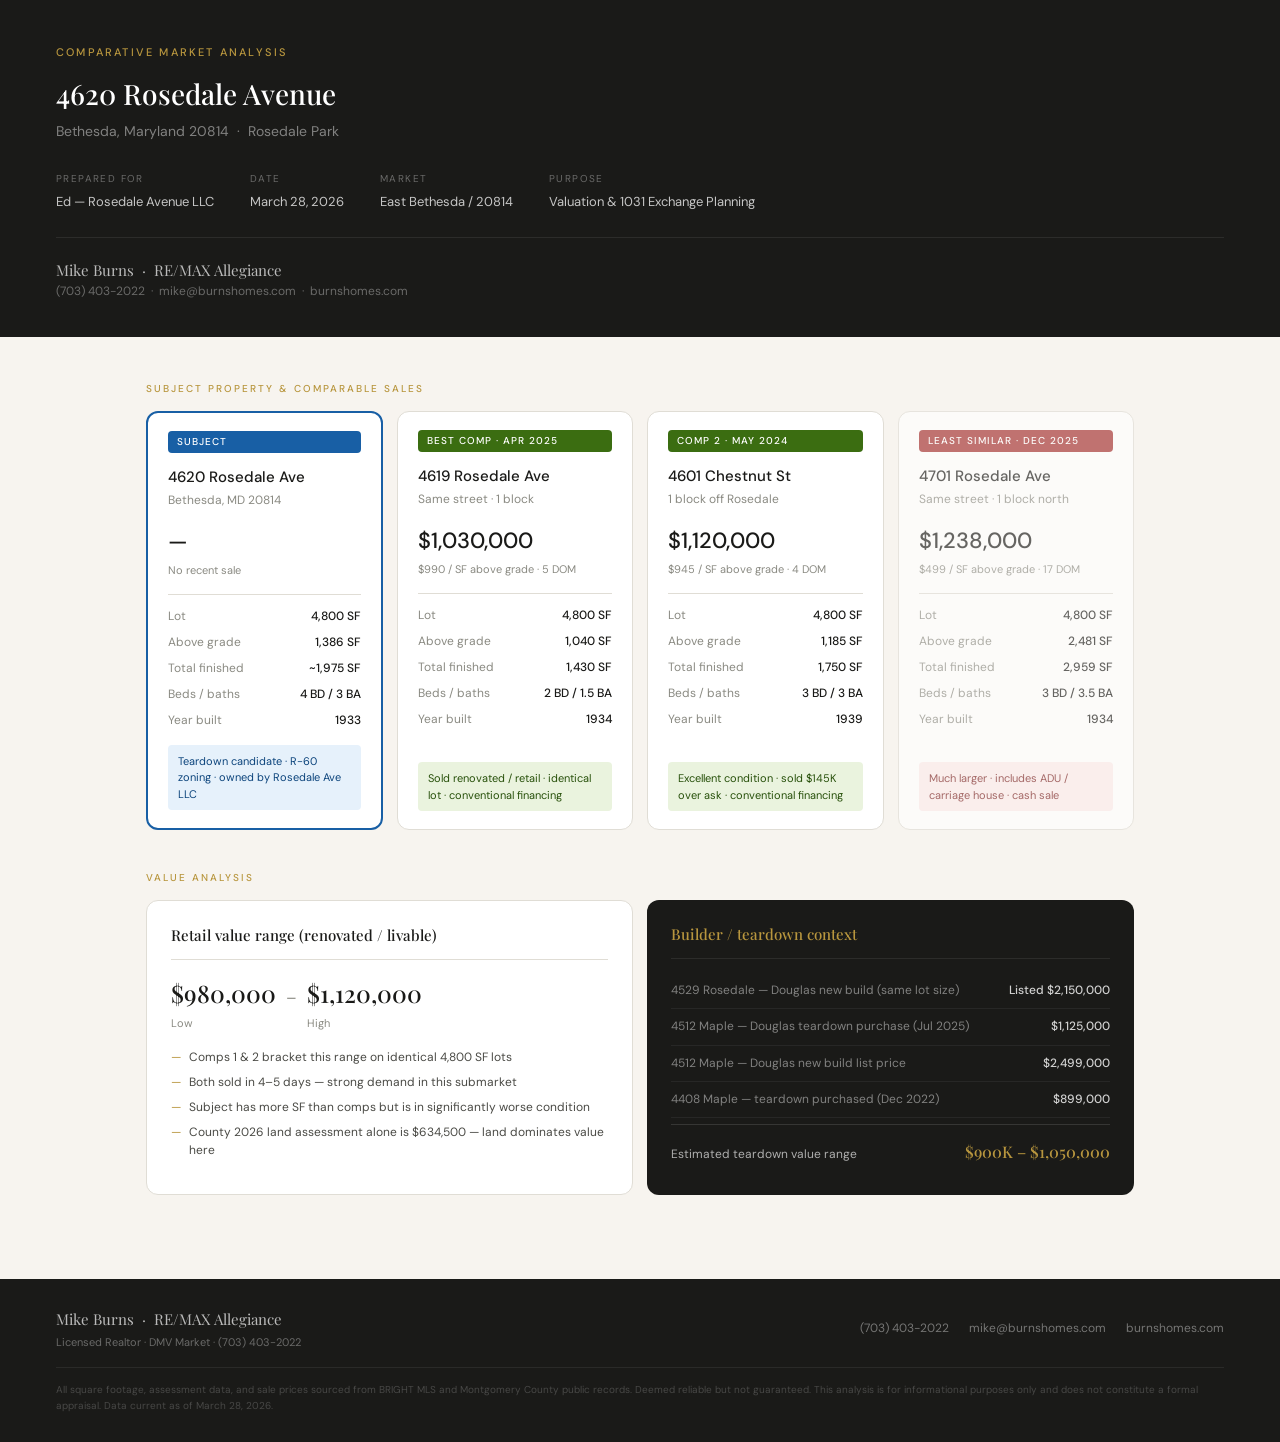
==== cma/4620-rosedale-ave.html @ af50f79d "Create 4620-rosedale-ave.html" ====
<!DOCTYPE html>
<html lang="en">
<head>
<meta charset="UTF-8">
<meta name="viewport" content="width=device-width, initial-scale=1.0">
<title>CMA — 4620 Rosedale Ave, Bethesda MD</title>
<link href="https://fonts.googleapis.com/css2?family=Playfair+Display:wght@400;500&family=DM+Sans:wght@300;400;500&display=swap" rel="stylesheet">
<style>
  * { box-sizing: border-box; margin: 0; padding: 0; }
  body { font-family: 'DM Sans', sans-serif; background: #F7F4EF; color: #1A1A18; font-size: 14px; line-height: 1.6; }

  .header { background: #1A1A18; color: #fff; padding: 44px 56px 36px; }
  .header-eyebrow { font-size: 11px; letter-spacing: 0.2em; text-transform: uppercase; color: #B8963E; font-weight: 500; margin-bottom: 10px; }
  .header h1 { font-family: 'Playfair Display', serif; font-size: 28px; font-weight: 500; margin-bottom: 4px; }
  .header-sub { font-size: 14px; color: rgba(255,255,255,0.45); margin-bottom: 28px; }
  .header-meta { display: flex; gap: 36px; flex-wrap: wrap; }
  .meta-label { font-size: 10px; letter-spacing: 0.14em; text-transform: uppercase; color: rgba(255,255,255,0.35); display: block; margin-bottom: 3px; }
  .meta-value { font-size: 13px; color: rgba(255,255,255,0.75); }
  .header-agent { margin-top: 24px; padding-top: 20px; border-top: 1px solid rgba(255,255,255,0.08); display: flex; justify-content: space-between; align-items: center; flex-wrap: wrap; gap: 12px; }
  .agent-name { font-family: 'Playfair Display', serif; font-size: 15px; color: rgba(255,255,255,0.7); }
  .agent-contact { font-size: 12px; color: rgba(255,255,255,0.35); }
  .agent-contact a { color: rgba(255,255,255,0.35); text-decoration: none; }

  .main { padding: 44px 56px; max-width: 1100px; margin: 0 auto; }

  .section-eye { font-size: 10px; letter-spacing: 0.2em; text-transform: uppercase; color: #B8963E; font-weight: 500; margin-bottom: 14px; }

  /* CARD GRID */
  .card-grid { display: grid; grid-template-columns: repeat(4, minmax(0, 1fr)); gap: 14px; margin-bottom: 40px; }

  .card { background: #fff; border: 0.5px solid #E0DDD5; border-radius: 12px; padding: 18px 20px; display: flex; flex-direction: column; gap: 0; }
  .card.subject { border: 2px solid #185FA5; }
  .card.faded { opacity: 0.65; }

  .pill { display: inline-block; font-size: 10px; letter-spacing: 0.1em; text-transform: uppercase; font-weight: 500; padding: 3px 9px; border-radius: 4px; margin-bottom: 12px; color: #fff; }
  .pill-blue { background: #185FA5; }
  .pill-green { background: #3B6D11; }
  .pill-red { background: #A32D2D; }

  .card-addr { font-size: 15px; font-weight: 500; color: #1A1A18; margin-bottom: 2px; }
  .card-city { font-size: 12px; color: #8A8A82; margin-bottom: 14px; }
  .card-price { font-size: 22px; font-weight: 500; color: #1A1A18; margin-bottom: 3px; }
  .card-psf { font-size: 11px; color: #8A8A82; margin-bottom: 14px; }

  .card-rows { border-top: 0.5px solid #E0DDD5; padding-top: 12px; display: flex; flex-direction: column; gap: 7px; margin-bottom: 14px; }
  .card-row { display: flex; justify-content: space-between; }
  .row-label { font-size: 12px; color: #8A8A82; }
  .row-val { font-size: 12px; font-weight: 500; color: #1A1A18; }

  .card-note { border-radius: 4px; padding: 8px 10px; font-size: 11px; line-height: 1.5; margin-top: auto; }
  .note-blue { background: #E6F1FB; color: #0C447C; }
  .note-green { background: #EAF3DE; color: #27500A; }
  .note-red { background: #FCEBEB; color: #791F1F; }

  /* ANALYSIS */
  .analysis-grid { display: grid; grid-template-columns: 1fr 1fr; gap: 14px; margin-bottom: 40px; }
  .analysis-card { background: #fff; border: 0.5px solid #E0DDD5; border-radius: 12px; padding: 22px 24px; }
  .analysis-card h3 { font-family: 'Playfair Display', serif; font-size: 15px; font-weight: 500; color: #1A1A18; margin-bottom: 14px; padding-bottom: 12px; border-bottom: 0.5px solid #E0DDD5; }
  .range-row { display: flex; align-items: baseline; gap: 10px; margin-bottom: 16px; }
  .range-val { font-family: 'Playfair Display', serif; font-size: 24px; font-weight: 500; color: #1A1A18; }
  .range-dash { color: #8A8A82; font-size: 16px; }
  .range-sub { font-size: 11px; color: #8A8A82; margin-top: 2px; }
  .bullet-list { display: flex; flex-direction: column; gap: 7px; }
  .bullet-list li { display: flex; gap: 8px; font-size: 12px; color: #4A4A45; line-height: 1.5; list-style: none; }
  .bullet-list li::before { content: '—'; color: #B8963E; flex-shrink: 0; }

  .dark-card { background: #1A1A18; border-radius: 12px; padding: 22px 24px; }
  .dark-card h3 { font-family: 'Playfair Display', serif; font-size: 15px; font-weight: 500; color: #B8963E; margin-bottom: 14px; padding-bottom: 12px; border-bottom: 1px solid rgba(255,255,255,0.08); }
  .dark-row { display: flex; justify-content: space-between; align-items: baseline; padding: 8px 0; border-bottom: 1px solid rgba(255,255,255,0.06); font-size: 12px; }
  .dark-row:last-child { border-bottom: none; }
  .dark-label { color: rgba(255,255,255,0.45); }
  .dark-val { color: rgba(255,255,255,0.8); font-weight: 500; }
  .dark-val.gold { color: #B8963E; font-family: 'Playfair Display', serif; font-size: 16px; }

  .footer { background: #1A1A18; padding: 28px 56px; display: flex; justify-content: space-between; align-items: center; flex-wrap: wrap; gap: 12px; }
  .footer-name { font-family: 'Playfair Display', serif; font-size: 15px; color: rgba(255,255,255,0.7); margin-bottom: 3px; }
  .footer-title { font-size: 11px; color: rgba(255,255,255,0.35); }
  .footer-links { display: flex; gap: 20px; }
  .footer-links a { font-size: 12px; color: rgba(255,255,255,0.4); text-decoration: none; }
  .footer-links a:hover { color: #B8963E; }
  .footer-disc { width: 100%; font-size: 10px; color: rgba(255,255,255,0.2); line-height: 1.6; border-top: 1px solid rgba(255,255,255,0.07); padding-top: 14px; margin-top: 4px; }

  @media (max-width: 860px) {
    .header, .main, .footer { padding-left: 24px; padding-right: 24px; }
    .card-grid { grid-template-columns: 1fr 1fr; }
    .analysis-grid { grid-template-columns: 1fr; }
  }
  @media (max-width: 520px) {
    .card-grid { grid-template-columns: 1fr; }
  }
</style>
</head>
<body>

<div class="header">
  <div class="header-eyebrow">Comparative Market Analysis</div>
  <h1>4620 Rosedale Avenue</h1>
  <div class="header-sub">Bethesda, Maryland 20814 &nbsp;·&nbsp; Rosedale Park</div>
  <div class="header-meta">
    <div>
      <span class="meta-label">Prepared for</span>
      <span class="meta-value">Ed — Rosedale Avenue LLC</span>
    </div>
    <div>
      <span class="meta-label">Date</span>
      <span class="meta-value">March 28, 2026</span>
    </div>
    <div>
      <span class="meta-label">Market</span>
      <span class="meta-value">East Bethesda / 20814</span>
    </div>
    <div>
      <span class="meta-label">Purpose</span>
      <span class="meta-value">Valuation &amp; 1031 Exchange Planning</span>
    </div>
  </div>
  <div class="header-agent">
    <div>
      <div class="agent-name">Mike Burns &nbsp;·&nbsp; RE/MAX Allegiance</div>
      <div class="agent-contact"><a href="tel:7034032022">(703) 403-2022</a> &nbsp;·&nbsp; <a href="mailto:mike@burnshomes.com">mike@burnshomes.com</a> &nbsp;·&nbsp; <a href="https://burnshomes.com">burnshomes.com</a></div>
    </div>
  </div>
</div>

<div class="main">

  <div class="section-eye">Subject property &amp; comparable sales</div>

  <div class="card-grid">

    <div class="card subject">
      <span class="pill pill-blue">Subject</span>
      <div class="card-addr">4620 Rosedale Ave</div>
      <div class="card-city">Bethesda, MD 20814</div>
      <div class="card-price">—</div>
      <div class="card-psf">No recent sale</div>
      <div class="card-rows">
        <div class="card-row"><span class="row-label">Lot</span><span class="row-val">4,800 SF</span></div>
        <div class="card-row"><span class="row-label">Above grade</span><span class="row-val">1,386 SF</span></div>
        <div class="card-row"><span class="row-label">Total finished</span><span class="row-val">~1,975 SF</span></div>
        <div class="card-row"><span class="row-label">Beds / baths</span><span class="row-val">4 BD / 3 BA</span></div>
        <div class="card-row"><span class="row-label">Year built</span><span class="row-val">1933</span></div>
      </div>
      <div class="card-note note-blue">Teardown candidate · R-60 zoning · owned by Rosedale Ave LLC</div>
    </div>

    <div class="card">
      <span class="pill pill-green">Best comp · Apr 2025</span>
      <div class="card-addr">4619 Rosedale Ave</div>
      <div class="card-city">Same street · 1 block</div>
      <div class="card-price">$1,030,000</div>
      <div class="card-psf">$990 / SF above grade · 5 DOM</div>
      <div class="card-rows">
        <div class="card-row"><span class="row-label">Lot</span><span class="row-val">4,800 SF</span></div>
        <div class="card-row"><span class="row-label">Above grade</span><span class="row-val">1,040 SF</span></div>
        <div class="card-row"><span class="row-label">Total finished</span><span class="row-val">1,430 SF</span></div>
        <div class="card-row"><span class="row-label">Beds / baths</span><span class="row-val">2 BD / 1.5 BA</span></div>
        <div class="card-row"><span class="row-label">Year built</span><span class="row-val">1934</span></div>
      </div>
      <div class="card-note note-green">Sold renovated / retail · identical lot · conventional financing</div>
    </div>

    <div class="card">
      <span class="pill pill-green">Comp 2 · May 2024</span>
      <div class="card-addr">4601 Chestnut St</div>
      <div class="card-city">1 block off Rosedale</div>
      <div class="card-price">$1,120,000</div>
      <div class="card-psf">$945 / SF above grade · 4 DOM</div>
      <div class="card-rows">
        <div class="card-row"><span class="row-label">Lot</span><span class="row-val">4,800 SF</span></div>
        <div class="card-row"><span class="row-label">Above grade</span><span class="row-val">1,185 SF</span></div>
        <div class="card-row"><span class="row-label">Total finished</span><span class="row-val">1,750 SF</span></div>
        <div class="card-row"><span class="row-label">Beds / baths</span><span class="row-val">3 BD / 3 BA</span></div>
        <div class="card-row"><span class="row-label">Year built</span><span class="row-val">1939</span></div>
      </div>
      <div class="card-note note-green">Excellent condition · sold $145K over ask · conventional financing</div>
    </div>

    <div class="card faded">
      <span class="pill pill-red">Least similar · Dec 2025</span>
      <div class="card-addr">4701 Rosedale Ave</div>
      <div class="card-city">Same street · 1 block north</div>
      <div class="card-price">$1,238,000</div>
      <div class="card-psf">$499 / SF above grade · 17 DOM</div>
      <div class="card-rows">
        <div class="card-row"><span class="row-label">Lot</span><span class="row-val">4,800 SF</span></div>
        <div class="card-row"><span class="row-label">Above grade</span><span class="row-val">2,481 SF</span></div>
        <div class="card-row"><span class="row-label">Total finished</span><span class="row-val">2,959 SF</span></div>
        <div class="card-row"><span class="row-label">Beds / baths</span><span class="row-val">3 BD / 3.5 BA</span></div>
        <div class="card-row"><span class="row-label">Year built</span><span class="row-val">1934</span></div>
      </div>
      <div class="card-note note-red">Much larger · includes ADU / carriage house · cash sale</div>
    </div>

  </div>

  <div class="section-eye">Value analysis</div>

  <div class="analysis-grid">

    <div class="analysis-card">
      <h3>Retail value range (renovated / livable)</h3>
      <div class="range-row">
        <div><div class="range-val">$980,000</div><div class="range-sub">Low</div></div>
        <div class="range-dash">–</div>
        <div><div class="range-val">$1,120,000</div><div class="range-sub">High</div></div>
      </div>
      <ul class="bullet-list">
        <li>Comps 1 &amp; 2 bracket this range on identical 4,800 SF lots</li>
        <li>Both sold in 4–5 days — strong demand in this submarket</li>
        <li>Subject has more SF than comps but is in significantly worse condition</li>
        <li>County 2026 land assessment alone is $634,500 — land dominates value here</li>
      </ul>
    </div>

    <div class="dark-card">
      <h3>Builder / teardown context</h3>
      <div class="dark-row"><span class="dark-label">4529 Rosedale — Douglas new build (same lot size)</span><span class="dark-val">Listed $2,150,000</span></div>
      <div class="dark-row"><span class="dark-label">4512 Maple — Douglas teardown purchase (Jul 2025)</span><span class="dark-val">$1,125,000</span></div>
      <div class="dark-row"><span class="dark-label">4512 Maple — Douglas new build list price</span><span class="dark-val">$2,499,000</span></div>
      <div class="dark-row"><span class="dark-label">4408 Maple — teardown purchased (Dec 2022)</span><span class="dark-val">$899,000</span></div>
      <div class="dark-row" style="padding-top: 14px; margin-top: 6px; border-top: 1px solid rgba(255,255,255,0.12); border-bottom: none;">
        <span class="dark-label" style="color: rgba(255,255,255,0.65);">Estimated teardown value range</span>
        <span class="dark-val gold">$900K – $1,050,000</span>
      </div>
    </div>

  </div>

</div>

<div class="footer">
  <div>
    <div class="footer-name">Mike Burns &nbsp;·&nbsp; RE/MAX Allegiance</div>
    <div class="footer-title">Licensed Realtor · DMV Market · (703) 403-2022</div>
  </div>
  <div class="footer-links">
    <a href="tel:7034032022">(703) 403-2022</a>
    <a href="mailto:mike@burnshomes.com">mike@burnshomes.com</a>
    <a href="https://burnshomes.com" target="_blank">burnshomes.com</a>
  </div>
  <div class="footer-disc">
    All square footage, assessment data, and sale prices sourced from BRIGHT MLS and Montgomery County public records. Deemed reliable but not guaranteed. This analysis is for informational purposes only and does not constitute a formal appraisal. Data current as of March 28, 2026.
  </div>
</div>

</body>
</html>
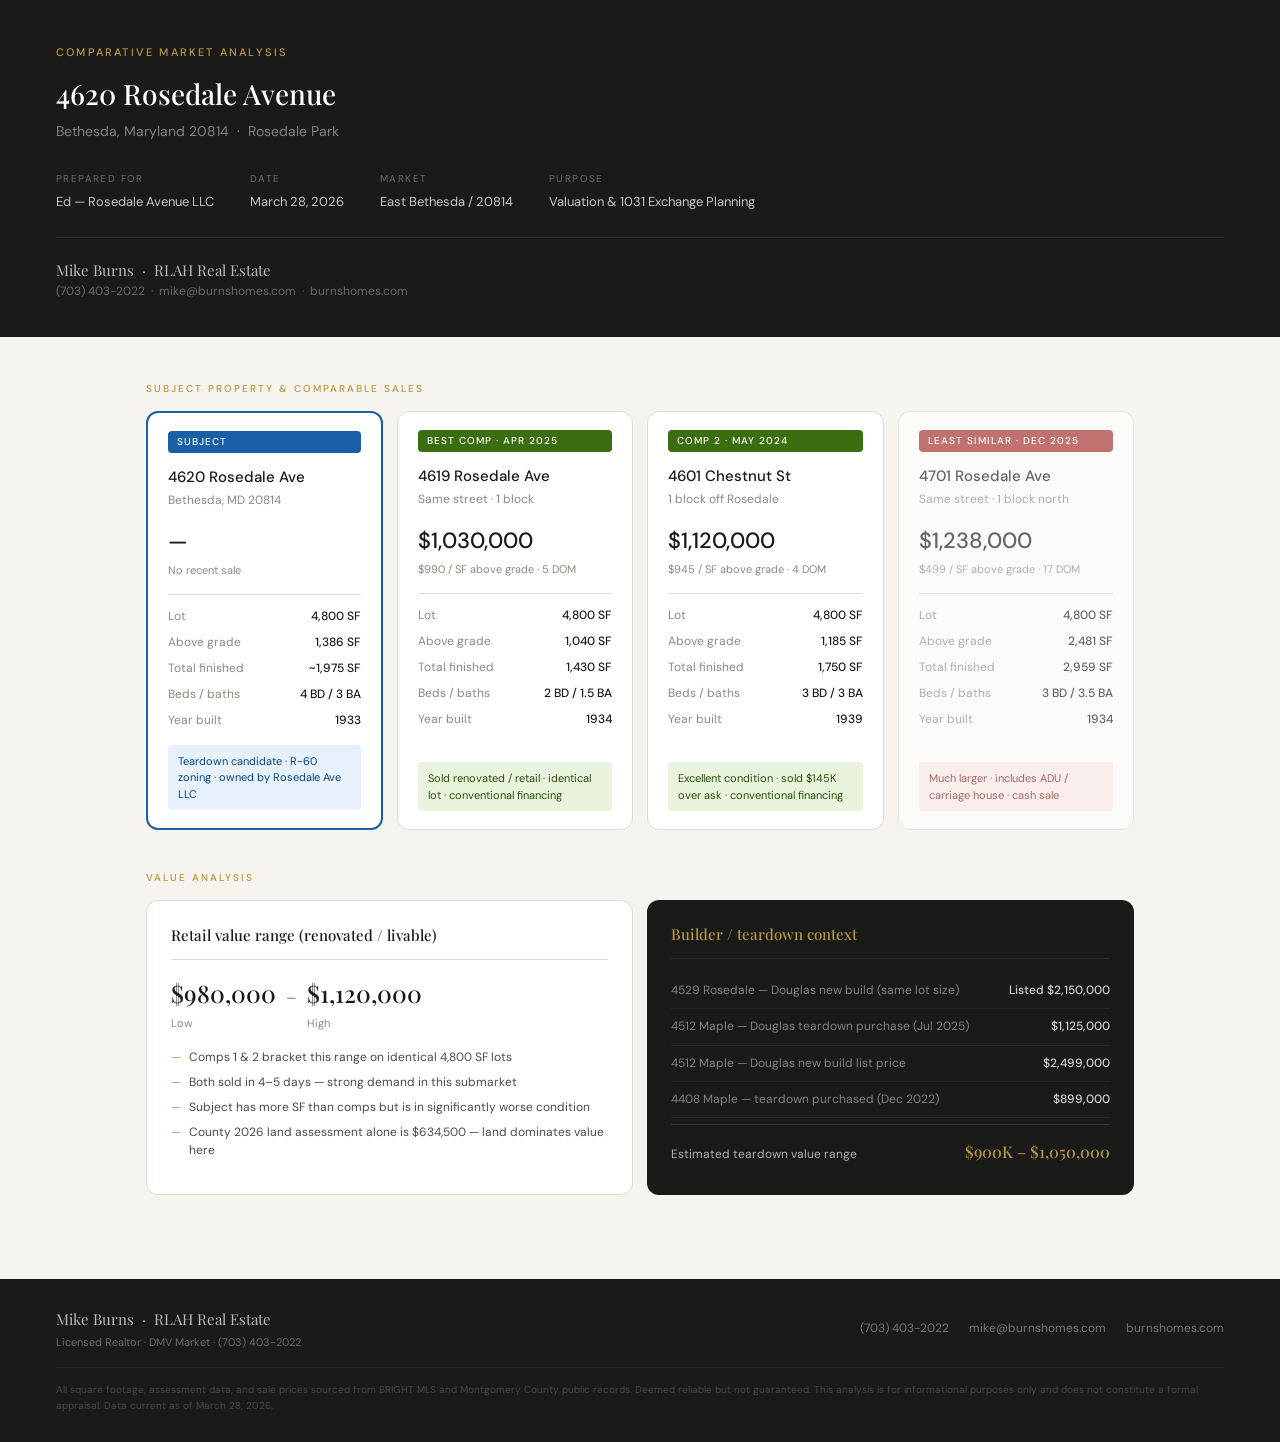
==== commit b485a0ae: "Update brokerage from RE/MAX Allegiance to RLAH Real Estate Co-Authored-By: Claude Opus 5.5 <noreply" ====
--- a/cma/4620-rosedale-ave.html
+++ b/cma/4620-rosedale-ave.html
@@ -117,7 +117,7 @@
   </div>
   <div class="header-agent">
     <div>
-      <div class="agent-name">Mike Burns &nbsp;·&nbsp; RE/MAX Allegiance</div>
+      <div class="agent-name">Mike Burns &nbsp;·&nbsp; RLAH Real Estate</div>
       <div class="agent-contact"><a href="tel:7034032022">(703) 403-2022</a> &nbsp;·&nbsp; <a href="mailto:mike@burnshomes.com">mike@burnshomes.com</a> &nbsp;·&nbsp; <a href="https://burnshomes.com">burnshomes.com</a></div>
     </div>
   </div>
@@ -232,7 +232,7 @@
 
 <div class="footer">
   <div>
-    <div class="footer-name">Mike Burns &nbsp;·&nbsp; RE/MAX Allegiance</div>
+    <div class="footer-name">Mike Burns &nbsp;·&nbsp; RLAH Real Estate</div>
     <div class="footer-title">Licensed Realtor · DMV Market · (703) 403-2022</div>
   </div>
   <div class="footer-links">
